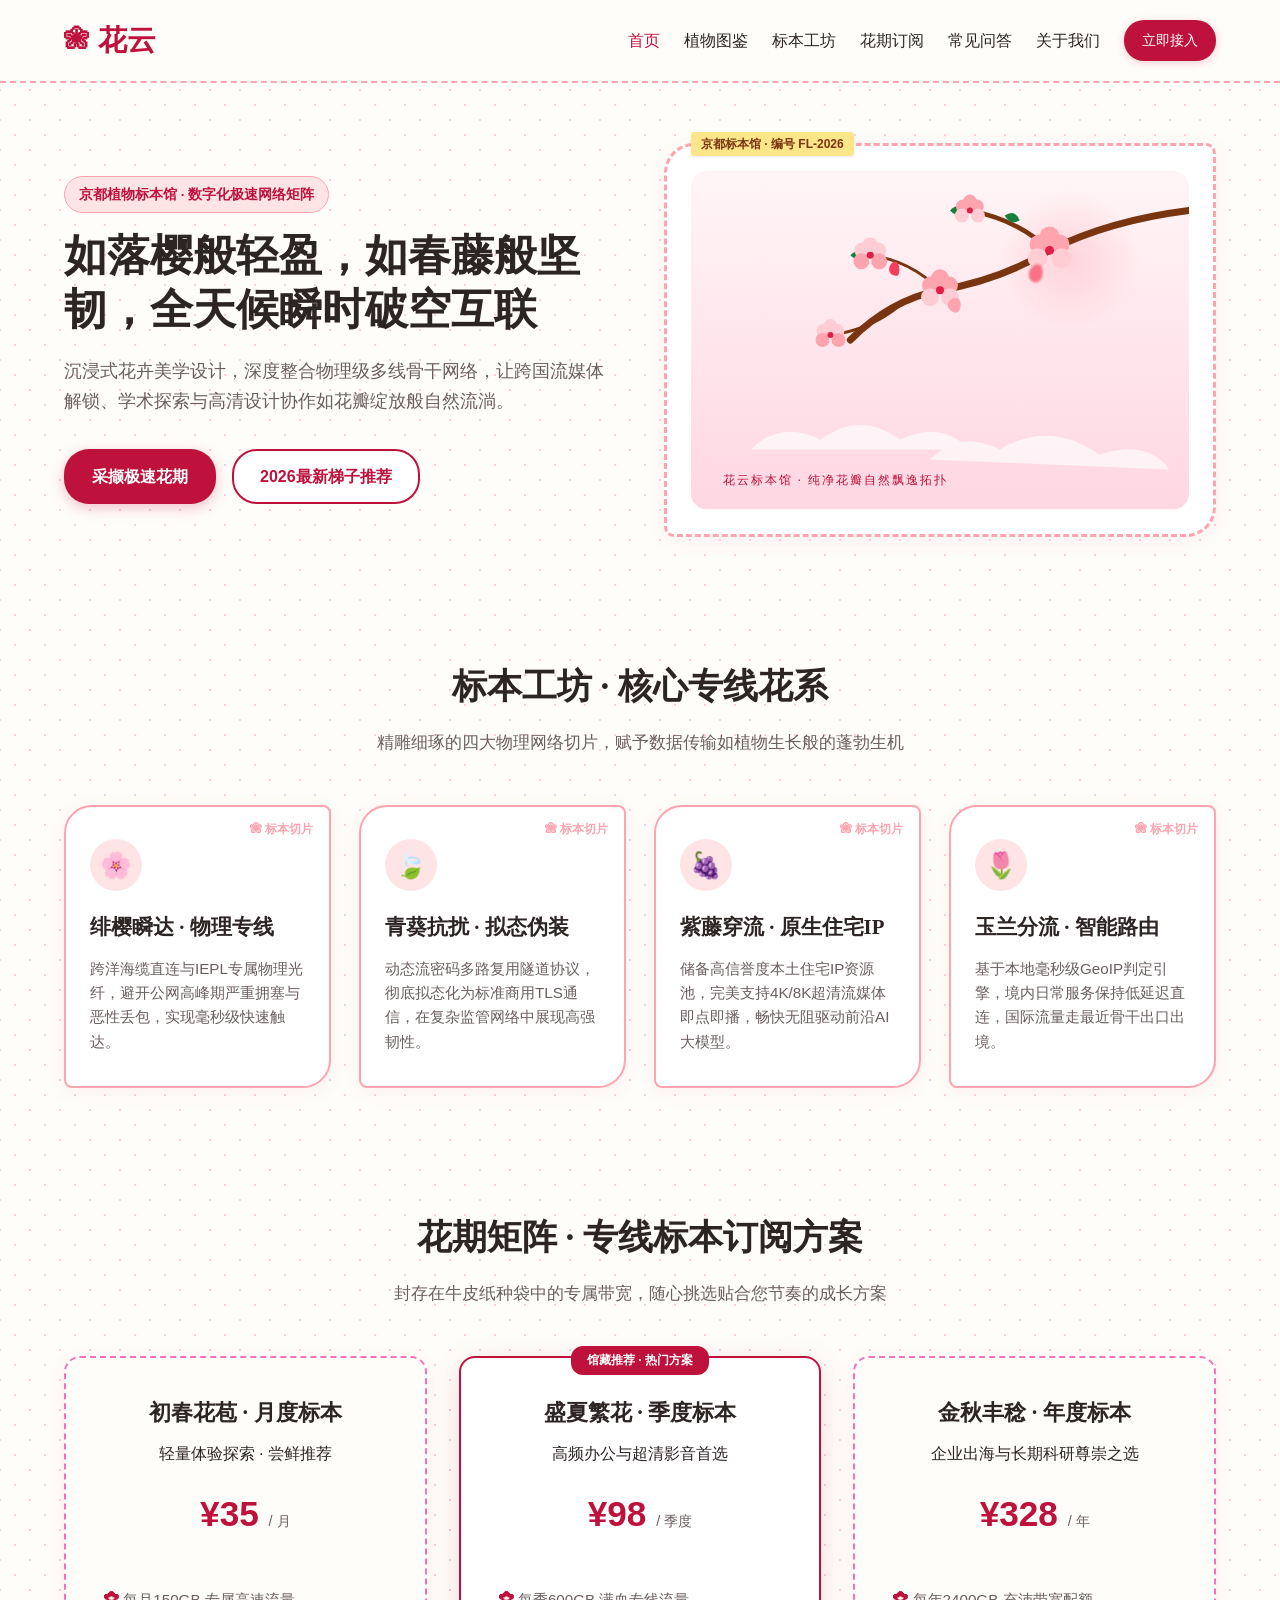
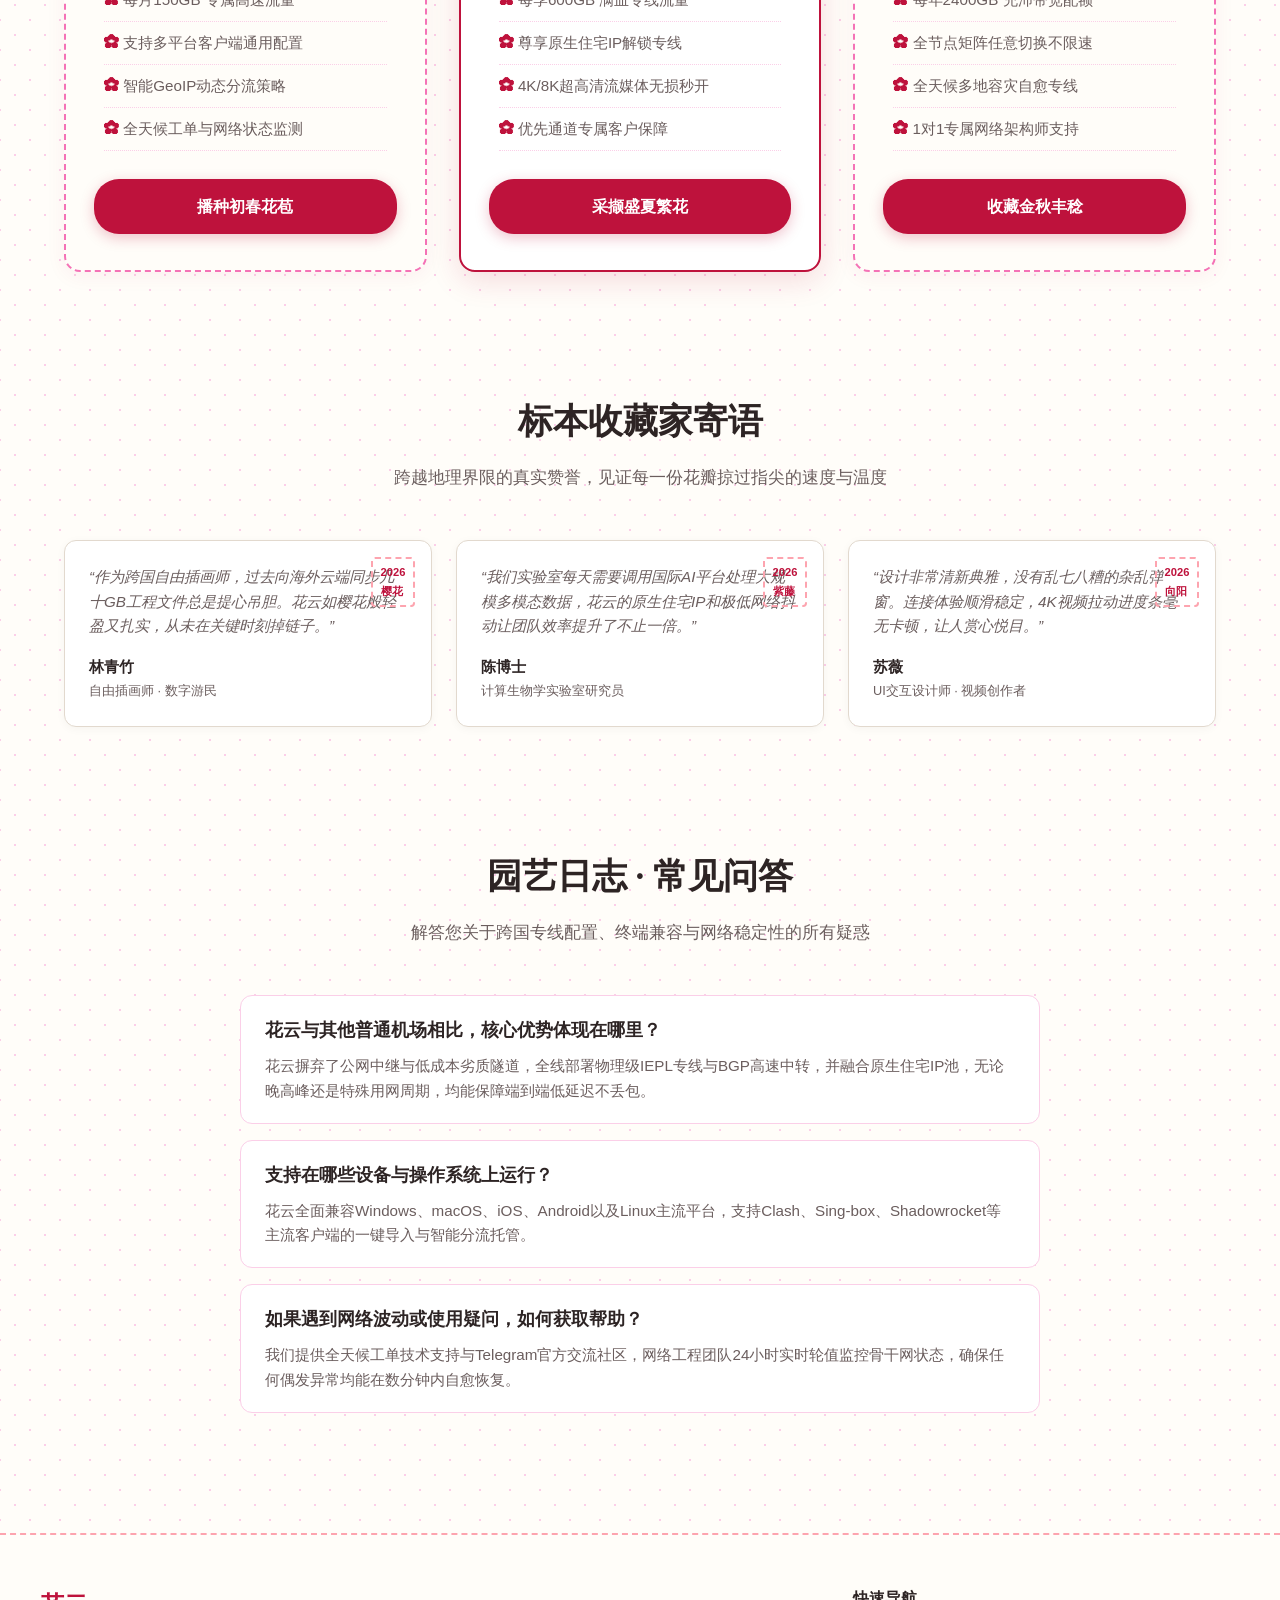
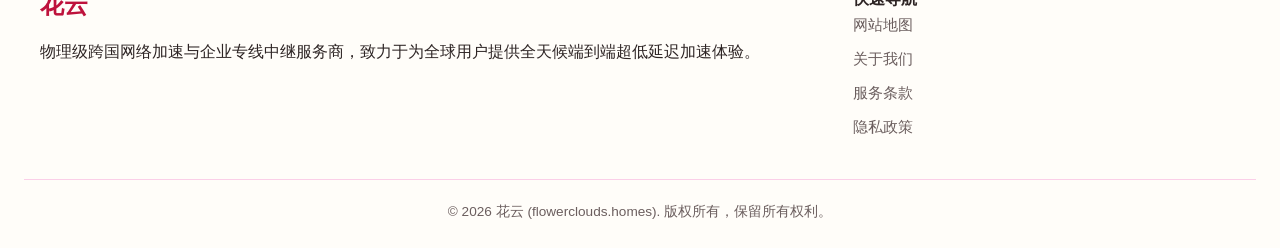
==== index.html @ 4a23a138 "Deploy flowerclouds.homes landing page with unique design style" ====
<!DOCTYPE html>
<html lang="zh-CN">
<head>
<meta charset="UTF-8">
<meta name="viewport" content="width=device-width, initial-scale=1.0">
<title>花云 - 植物标本馆极速网络矩阵</title>
<meta name="description" content="花云官方网站，如落樱般轻盈，如春藤般坚韧，依托全球物理级专线拓扑与智能中继引擎，提供超低延迟流媒体与跨国加速服务。">
<link rel="stylesheet" href="style.css">
<script type="application/ld+json">
{
  "@context": "https://schema.org",
  "@type": "Product",
  "name": "花云",
  "brand": {
    "@type": "Brand",
    "name": "花云"
  },
  "description": "花云轻盈绽放的物理专线网络加速服务，专为跨国4K流媒体与前沿AI协作打造。",
  "offers": {
    "@type": "AggregateOffer",
    "priceCurrency": "CNY",
    "lowPrice": "32.00",
    "highPrice": "359.00",
    "offerCount": "3"
  }
}
</script>
</head>
<body>
<header class="header">
  <div class="nav-container">
    <a href="index.html" class="logo">花云</a>
    <nav class="nav-links">
      <a href="index.html" class="active">首页</a>
      <a href="blossom-journal.html">植物图鉴</a>
      <a href="#features">标本工坊</a>
      <a href="#pricing">花期订阅</a>
      <a href="#faq">常见问答</a>
      <a href="about.html">关于我们</a>
      <a href="https://ww012.twilightaff.com/#/?code=A56DH1Af" class="btn-nav" rel="nofollow" target="_blank">立即接入</a>
    </nav>
  </div>
</header>

<main>
  <section class="hero">
    <div class="hero-content">
      <span class="hero-tag">京都植物标本馆 · 数字化极速网络矩阵</span>
      <h1>如落樱般轻盈，如春藤般坚韧，全天候瞬时破空互联</h1>
      <p>沉浸式花卉美学设计，深度整合物理级多线骨干网络，让跨国流媒体解锁、学术探索与高清设计协作如花瓣绽放般自然流淌。</p>
      <div class="hero-btns">
        <a href="https://ww012.twilightaff.com/#/?code=A56DH1Af" class="btn-primary" rel="nofollow" target="_blank">采撷极速花期</a>
        <a href="https://tizilab.net/paihang/" class="btn-secondary" target="_blank">2026最新梯子推荐</a>
      </div>
    </div>
    <div class="hero-art-container">
      <svg viewBox="0 0 500 340" xmlns="http://www.w3.org/2000/svg" class="hero-svg">
  <defs>
    <linearGradient id="sakuraSky" x1="0%" y1="0%" x2="0%" y2="100%">
      <stop offset="0%" stop-color="#FFF5F7"/>
      <stop offset="100%" stop-color="#FED7E2"/>
    </linearGradient>
    <radialGradient id="sunGlow" cx="50%" cy="50%" r="50%">
      <stop offset="0%" stop-color="#FECDD3" stop-opacity="0.8"/>
      <stop offset="100%" stop-color="#FECDD3" stop-opacity="0"/>
    </radialGradient>
    <filter id="petalBlur" x="-20%" y="-20%" width="140%" height="140%">
      <feGaussianBlur stdDeviation="1"/>
    </filter>
  </defs>
  <style>
    @keyframes swayBranch {
      0%, 100% { transform: rotate(0deg); }
      50% { transform: rotate(2deg); }
    }
    @keyframes driftPetal1 {
      0% { transform: translate(0, 0) rotate(0deg); opacity: 0; }
      20% { opacity: 0.9; }
      80% { opacity: 0.8; }
      100% { transform: translate(-140px, 180px) rotate(240deg); opacity: 0; }
    }
    @keyframes driftPetal2 {
      0% { transform: translate(0, 0) rotate(0deg); opacity: 0; }
      20% { opacity: 0.9; }
      80% { opacity: 0.8; }
      100% { transform: translate(-180px, 140px) rotate(-180deg); opacity: 0; }
    }
    @keyframes driftCloud {
      0%, 100% { transform: translateX(0); }
      50% { transform: translateX(15px); }
    }
    .branch-group { transform-origin: 500px 0px; animation: swayBranch 6s ease-in-out infinite; }
    .petal-1 { animation: driftPetal1 7s ease-in-out infinite; }
    .petal-2 { animation: driftPetal2 8.5s ease-in-out 2s infinite; }
    .petal-3 { animation: driftPetal1 6s ease-in-out 4s infinite; }
    .cloud-slow { animation: driftCloud 10s ease-in-out infinite; }
  </style>
  <rect width="500" height="340" rx="16" fill="url(#sakuraSky)"/>
  <circle cx="380" cy="90" r="70" fill="url(#sunGlow)"/>
  
  <!-- Soft Botanical Cloud Mists -->
  <g class="cloud-slow" fill="#FFFFFF" opacity="0.65">
    <path d="M 60 280 Q 90 250 130 270 Q 170 240 210 270 Q 250 250 280 280 Z"/>
    <path d="M 240 290 Q 270 260 310 280 Q 360 250 410 285 Q 460 270 480 300 Z"/>
  </g>

  <!-- Sakura Branch Group -->
  <g class="branch-group">
    <!-- Main Woody Stem -->
    <path d="M 500 40 Q 420 50 360 80 Q 310 110 250 120 Q 200 130 160 170" fill="none" stroke="#78350F" stroke-width="7" stroke-linecap="round"/>
    <path d="M 360 80 Q 330 50 280 40" fill="none" stroke="#78350F" stroke-width="4.5" stroke-linecap="round"/>
    <path d="M 250 120 Q 220 90 180 85" fill="none" stroke="#78350F" stroke-width="3" stroke-linecap="round"/>
    <path d="M 210 135 Q 180 160 140 165" fill="none" stroke="#78350F" stroke-width="3" stroke-linecap="round"/>

    <!-- Green Leaves -->
    <path d="M 280 40 Q 270 30 260 40 Q 270 50 280 40 Z" fill="#15803D"/>
    <path d="M 180 85 Q 170 75 160 85 Q 170 95 180 85 Z" fill="#15803D"/>
    <path d="M 330 50 Q 325 38 315 45 Q 320 55 330 50 Z" fill="#15803D"/>

    <!-- Blooming Sakura Blossoms (Petal Clusters) -->
    <!-- Blossom 1 -->
    <g transform="translate(360, 80)">
      <circle cx="-10" cy="-6" r="10" fill="#FDA4AF"/>
      <circle cx="10" cy="-6" r="10" fill="#FDA4AF"/>
      <circle cx="-12" cy="8" r="10" fill="#FECDD3"/>
      <circle cx="12" cy="8" r="10" fill="#FECDD3"/>
      <circle cx="0" cy="-14" r="10" fill="#FDA4AF"/>
      <circle cx="0" cy="0" r="4.5" fill="#E11D48"/>
    </g>
    <!-- Blossom 2 -->
    <g transform="translate(250, 120)">
      <circle cx="-9" cy="-5" r="9" fill="#FDA4AF"/>
      <circle cx="9" cy="-5" r="9" fill="#FDA4AF"/>
      <circle cx="-10" cy="7" r="9" fill="#FECDD3"/>
      <circle cx="10" cy="7" r="9" fill="#FECDD3"/>
      <circle cx="0" cy="-12" r="9" fill="#FDA4AF"/>
      <circle cx="0" cy="0" r="4" fill="#E11D48"/>
    </g>
    <!-- Blossom 3 -->
    <g transform="translate(180, 85)">
      <circle cx="-8" cy="-5" r="8" fill="#FECDD3"/>
      <circle cx="8" cy="-5" r="8" fill="#FECDD3"/>
      <circle cx="-9" cy="6" r="8" fill="#FDA4AF"/>
      <circle cx="9" cy="6" r="8" fill="#FDA4AF"/>
      <circle cx="0" cy="-10" r="8" fill="#FECDD3"/>
      <circle cx="0" cy="0" r="3.5" fill="#E11D48"/>
    </g>
    <!-- Blossom 4 -->
    <g transform="translate(280, 40)">
      <circle cx="-7" cy="-4" r="7" fill="#FDA4AF"/>
      <circle cx="7" cy="-4" r="7" fill="#FDA4AF"/>
      <circle cx="-8" cy="5" r="7" fill="#FECDD3"/>
      <circle cx="8" cy="5" r="7" fill="#FECDD3"/>
      <circle cx="0" cy="-9" r="7" fill="#FDA4AF"/>
      <circle cx="0" cy="0" r="3" fill="#E11D48"/>
    </g>
    <!-- Blossom 5 -->
    <g transform="translate(140, 165)">
      <circle cx="-7" cy="-4" r="7" fill="#FECDD3"/>
      <circle cx="7" cy="-4" r="7" fill="#FECDD3"/>
      <circle cx="-8" cy="5" r="7" fill="#FDA4AF"/>
      <circle cx="8" cy="5" r="7" fill="#FDA4AF"/>
      <circle cx="0" cy="-9" r="7" fill="#FECDD3"/>
      <circle cx="0" cy="0" r="3" fill="#E11D48"/>
    </g>
  </g>

  <!-- Drifting Animated Petals -->
  <g transform="translate(340, 100)" class="petal-1">
    <path d="M 0 0 C 8 -12, 16 -4, 12 8 C 8 16, -4 12, 0 0 Z" fill="#FB7185" filter="url(#petalBlur)"/>
  </g>
  <g transform="translate(260, 130)" class="petal-2">
    <path d="M 0 0 C 10 -8, 14 6, 8 12 C 2 14, -6 6, 0 0 Z" fill="#FDA4AF"/>
  </g>
  <g transform="translate(200, 95)" class="petal-3">
    <path d="M 0 0 C 6 -10, 12 2, 8 10 C 4 12, -4 8, 0 0 Z" fill="#F43F5E"/>
  </g>

  <!-- Little Botanical Herbarium Watermark -->
  <text x="32" y="315" font-family="'Songti SC', serif" font-size="12" fill="#BE123C" letter-spacing="2">花云标本馆 · 纯净花瓣自然飘逸拓扑</text>
</svg>
    </div>
  </section>

  <section class="section" id="features">
    <div class="section-header">
      <h2 class="section-title">标本工坊 · 核心专线花系</h2>
      <p class="section-sub">精雕细琢的四大物理网络切片，赋予数据传输如植物生长般的蓬勃生机</p>
    </div>
    <div class="herbarium-grid">
      <div class="herbarium-card">
        <div class="herbarium-icon">🌸</div>
        <h3>绯樱瞬达 · 物理专线</h3>
        <p>跨洋海缆直连与IEPL专属物理光纤，避开公网高峰期严重拥塞与恶性丢包，实现毫秒级快速触达。</p>
      </div>
      <div class="herbarium-card">
        <div class="herbarium-icon">🍃</div>
        <h3>青葵抗扰 · 拟态伪装</h3>
        <p>动态流密码多路复用隧道协议，彻底拟态化为标准商用TLS通信，在复杂监管网络中展现高强韧性。</p>
      </div>
      <div class="herbarium-card">
        <div class="herbarium-icon">🍇</div>
        <h3>紫藤穿流 · 原生住宅IP</h3>
        <p>储备高信誉度本土住宅IP资源池，完美支持4K/8K超清流媒体即点即播，畅快无阻驱动前沿AI大模型。</p>
      </div>
      <div class="herbarium-card">
        <div class="herbarium-icon">🌷</div>
        <h3>玉兰分流 · 智能路由</h3>
        <p>基于本地毫秒级GeoIP判定引擎，境内日常服务保持低延迟直连，国际流量走最近骨干出口出境。</p>
      </div>
    </div>
  </section>

  <section class="section" id="pricing">
    <div class="section-header">
      <h2 class="section-title">花期矩阵 · 专线标本订阅方案</h2>
      <p class="section-sub">封存在牛皮纸种袋中的专属带宽，随心挑选贴合您节奏的成长方案</p>
    </div>
    <div class="seed-grid">
      <div class="seed-card">
        <h3>初春花苞 · 月度标本</h3>
        <p>轻量体验探索 · 尝鲜推荐</p>
        <div class="seed-price">¥35 <span>/ 月</span></div>
        <ul class="seed-features">
          <li>每月150GB 专属高速流量</li>
          <li>支持多平台客户端通用配置</li>
          <li>智能GeoIP动态分流策略</li>
          <li>全天候工单与网络状态监测</li>
        </ul>
        <a href="https://ww012.twilightaff.com/#/?code=A56DH1Af" class="btn-primary" rel="nofollow" target="_blank">播种初春花苞</a>
      </div>
      <div class="seed-card featured">
        <div class="seed-badge">馆藏推荐 · 热门方案</div>
        <h3>盛夏繁花 · 季度标本</h3>
        <p>高频办公与超清影音首选</p>
        <div class="seed-price">¥98 <span>/ 季度</span></div>
        <ul class="seed-features">
          <li>每季600GB 满血专线流量</li>
          <li>尊享原生住宅IP解锁专线</li>
          <li>4K/8K超高清流媒体无损秒开</li>
          <li>优先通道专属客户保障</li>
        </ul>
        <a href="https://ww012.twilightaff.com/#/?code=A56DH1Af" class="btn-primary" rel="nofollow" target="_blank">采撷盛夏繁花</a>
      </div>
      <div class="seed-card">
        <h3>金秋丰稔 · 年度标本</h3>
        <p>企业出海与长期科研尊崇之选</p>
        <div class="seed-price">¥328 <span>/ 年</span></div>
        <ul class="seed-features">
          <li>每年2400GB 充沛带宽配额</li>
          <li>全节点矩阵任意切换不限速</li>
          <li>全天候多地容灾自愈专线</li>
          <li>1对1专属网络架构师支持</li>
        </ul>
        <a href="https://ww012.twilightaff.com/#/?code=A56DH1Af" class="btn-primary" rel="nofollow" target="_blank">收藏金秋丰稔</a>
      </div>
    </div>
  </section>

  <section class="section">
    <div class="section-header">
      <h2 class="section-title">标本收藏家寄语</h2>
      <p class="section-sub">跨越地理界限的真实赞誉，见证每一份花瓣掠过指尖的速度与温度</p>
    </div>
    <div class="postcard-grid">
      <div class="postcard">
        <div class="postcard-stamp">2026<br>樱花</div>
        <p>“作为跨国自由插画师，过去向海外云端同步几十GB工程文件总是提心吊胆。花云如樱花般轻盈又扎实，从未在关键时刻掉链子。”</p>
        <div class="postcard-author">林青竹</div>
        <div class="postcard-role">自由插画师 · 数字游民</div>
      </div>
      <div class="postcard">
        <div class="postcard-stamp">2026<br>紫藤</div>
        <p>“我们实验室每天需要调用国际AI平台处理大规模多模态数据，花云的原生住宅IP和极低网络抖动让团队效率提升了不止一倍。”</p>
        <div class="postcard-author">陈博士</div>
        <div class="postcard-role">计算生物学实验室研究员</div>
      </div>
      <div class="postcard">
        <div class="postcard-stamp">2026<br>向阳</div>
        <p>“设计非常清新典雅，没有乱七八糟的杂乱弹窗。连接体验顺滑稳定，4K视频拉动进度条毫无卡顿，让人赏心悦目。”</p>
        <div class="postcard-author">苏薇</div>
        <div class="postcard-role">UI交互设计师 · 视频创作者</div>
      </div>
    </div>
  </section>

  <section class="section" id="faq">
    <div class="section-header">
      <h2 class="section-title">园艺日志 · 常见问答</h2>
      <p class="section-sub">解答您关于跨国专线配置、终端兼容与网络稳定性的所有疑惑</p>
    </div>
    <div class="faq-list">
      <div class="faq-item">
        <div class="faq-q">花云与其他普通机场相比，核心优势体现在哪里？</div>
        <div class="faq-a">花云摒弃了公网中继与低成本劣质隧道，全线部署物理级IEPL专线与BGP高速中转，并融合原生住宅IP池，无论晚高峰还是特殊用网周期，均能保障端到端低延迟不丢包。</div>
      </div>
      <div class="faq-item">
        <div class="faq-q">支持在哪些设备与操作系统上运行？</div>
        <div class="faq-a">花云全面兼容Windows、macOS、iOS、Android以及Linux主流平台，支持Clash、Sing-box、Shadowrocket等主流客户端的一键导入与智能分流托管。</div>
      </div>
      <div class="faq-item">
        <div class="faq-q">如果遇到网络波动或使用疑问，如何获取帮助？</div>
        <div class="faq-a">我们提供全天候工单技术支持与Telegram官方交流社区，网络工程团队24小时实时轮值监控骨干网状态，确保任何偶发异常均能在数分钟内自愈恢复。</div>
      </div>
    </div>
  </section>
</main>

<footer class="footer">
  <div class="footer-container">
    <div class="footer-col">
      <div class="footer-logo">花云</div>
      <p>物理级跨国网络加速与企业专线中继服务商，致力于为全球用户提供全天候端到端超低延迟加速体验。</p>
    </div>
    <div class="footer-col">
      <h4>快速导航</h4>
      <div class="footer-links">
        <a href="sitemap.html">网站地图</a>
        <a href="about.html">关于我们</a>
        <a href="terms.html">服务条款</a>
        <a href="privacy.html">隐私政策</a>
      </div>
    </div>
  </div>
  <div class="footer-bottom">
    <p>&copy; 2026 花云 (flowerclouds.homes). 版权所有，保留所有权利。</p>
  </div>
</footer>
</body>
</html>
---- style.css ----
/* Kyoto Botanical Herbarium & Watercolor Sakura Theme */
:root {
  --bg-main: #FFFDF9;
  --bg-card: #FFFFFF;
  --bg-subtle: #FDF2F4;
  --text-main: #2D2424;
  --text-muted: #6B5E5E;
  --primary: #BE123C;
  --primary-hover: #9F1239;
  --primary-light: #FFE4E6;
  --accent-green: #15803D;
  --accent-pink: #FDA4AF;
  --border-color: #FBCFE8;
  --washi-gold: #FDE68A;
  --font-serif: "Songti SC", "SimSun", "Noto Serif SC", serif;
  --font-sans: -apple-system, BlinkMacSystemFont, "PingFang SC", "Hiragino Sans GB", "Microsoft YaHei", sans-serif;
  --radius: 20px;
  --shadow: 0 4px 20px rgba(190, 18, 60, 0.06);
  --shadow-hover: 0 8px 30px rgba(190, 18, 60, 0.12);
}

* { box-sizing: border-box; margin: 0; padding: 0; }
body {
  background-color: var(--bg-main);
  background-image: radial-gradient(#FBCFE8 0.75px, transparent 0.75px), radial-gradient(#FBCFE8 0.75px, var(--bg-main) 0.75px);
  background-size: 30px 30px;
  background-position: 0 0, 15px 15px;
  color: var(--text-main);
  font-family: var(--font-sans);
  line-height: 1.7;
}

.header {
  background: rgba(255, 253, 249, 0.94);
  backdrop-filter: blur(10px);
  border-bottom: 2px dashed var(--accent-pink);
  position: sticky;
  top: 0;
  z-index: 100;
}
.nav-container {
  max-width: 1200px;
  margin: 0 auto;
  padding: 16px 24px;
  display: flex;
  justify-content: space-between;
  align-items: center;
}
.logo {
  font-family: var(--font-serif);
  font-size: 1.8rem;
  font-weight: 700;
  color: var(--primary);
  text-decoration: none;
  display: flex;
  align-items: center;
  gap: 8px;
}
.logo::before {
  content: "❀";
  color: var(--primary);
  font-size: 1.6rem;
}
.nav-links {
  display: flex;
  align-items: center;
  gap: 24px;
  flex-wrap: wrap;
}
.nav-links a {
  color: var(--text-main);
  text-decoration: none;
  font-weight: 500;
  transition: color 0.2s;
}
.nav-links a:hover, .nav-links a.active { color: var(--primary); }
a:visited { color: var(--primary-hover); }
.btn-nav {
  background: var(--primary);
  color: #fff !important;
  padding: 8px 18px;
  border-radius: 20px;
  font-size: 0.9rem;
  font-weight: 600;
  box-shadow: 0 2px 8px rgba(190, 18, 60, 0.2);
}

.hero {
  max-width: 1200px;
  margin: 0 auto;
  padding: 60px 24px;
  display: grid;
  grid-template-columns: 1fr 1fr;
  gap: 48px;
  align-items: center;
}
.hero-tag {
  display: inline-block;
  background: var(--primary-light);
  color: var(--primary);
  padding: 6px 14px;
  border-radius: 20px;
  font-size: 0.85rem;
  font-weight: 600;
  margin-bottom: 16px;
  border: 1px solid var(--accent-pink);
}
.hero h1 {
  font-family: var(--font-serif);
  font-size: 2.7rem;
  line-height: 1.25;
  color: var(--text-main);
  margin-bottom: 20px;
}
.hero p {
  color: var(--text-muted);
  font-size: 1.1rem;
  margin-bottom: 32px;
}
.hero-btns {
  display: flex;
  gap: 16px;
  flex-wrap: wrap;
}
.btn-primary {
  background: var(--primary);
  color: #fff;
  padding: 14px 28px;
  border-radius: 25px;
  text-decoration: none;
  font-weight: 600;
  box-shadow: 0 4px 14px rgba(190, 18, 60, 0.25);
  transition: all 0.2s;
}
.btn-primary:hover { background: var(--primary-hover); transform: translateY(-2px); }
.btn-secondary {
  background: #FFF;
  color: var(--primary);
  border: 2px solid var(--primary);
  padding: 12px 26px;
  border-radius: 25px;
  text-decoration: none;
  font-weight: 600;
  transition: all 0.2s;
}
.btn-secondary:hover { background: var(--primary-light); }

.hero-art-container {
  background: #FFF;
  border-radius: 30px 10px 30px 10px;
  padding: 24px;
  border: 3px dashed var(--accent-pink);
  box-shadow: var(--shadow);
  position: relative;
}
.hero-art-container::before {
  content: "京都标本馆 · 编号 FL-2026";
  position: absolute;
  top: -14px;
  left: 24px;
  background: var(--washi-gold);
  color: #78350F;
  font-size: 0.75rem;
  font-weight: 700;
  padding: 2px 10px;
  border-radius: 4px;
  box-shadow: 0 1px 3px rgba(0,0,0,0.1);
}
.hero-svg { width: 100%; height: 340px; display: block; }

/* Scrapbook Herbarium Cards */
.section { padding: 60px 24px; max-width: 1200px; margin: 0 auto; }
.section-header { text-align: center; margin-bottom: 48px; }
.section-title { font-family: var(--font-serif); font-size: 2.2rem; color: var(--text-main); margin-bottom: 12px; }
.section-sub { color: var(--text-muted); font-size: 1.05rem; }

.herbarium-grid {
  display: grid;
  grid-template-columns: repeat(auto-fit, minmax(260px, 1fr));
  gap: 28px;
}
.herbarium-card {
  background: #FFF;
  border-radius: 28px 8px 28px 8px;
  border: 2px solid var(--accent-pink);
  padding: 32px 24px;
  box-shadow: var(--shadow);
  position: relative;
  transition: transform 0.2s, box-shadow 0.2s;
}
.herbarium-card:hover { transform: translateY(-4px); box-shadow: var(--shadow-hover); }
.herbarium-card::after {
  content: "❀ 标本切片";
  position: absolute;
  top: 12px;
  right: 16px;
  font-size: 0.75rem;
  color: var(--accent-pink);
  font-weight: bold;
}
.herbarium-icon {
  width: 52px;
  height: 52px;
  border-radius: 50%;
  background: var(--primary-light);
  color: var(--primary);
  display: flex;
  align-items: center;
  justify-content: center;
  font-size: 1.6rem;
  margin-bottom: 18px;
}
.herbarium-card h3 { font-family: var(--font-serif); font-size: 1.3rem; margin-bottom: 12px; color: var(--text-main); }
.herbarium-card p { color: var(--text-muted); font-size: 0.95rem; line-height: 1.6; }

/* Seed Envelope Pricing Cards */
.seed-grid {
  display: grid;
  grid-template-columns: repeat(auto-fit, minmax(300px, 1fr));
  gap: 32px;
}
.seed-card {
  background: #FFFDF9;
  border: 2px dashed #F472B6;
  border-radius: 16px;
  padding: 36px 28px;
  box-shadow: var(--shadow);
  position: relative;
  text-align: center;
  display: flex;
  flex-direction: column;
  justify-content: space-between;
}
.seed-card.featured {
  border: 2px solid var(--primary);
  background: #FFF;
  box-shadow: 0 8px 30px rgba(190, 18, 60, 0.15);
}
.seed-badge {
  position: absolute;
  top: -12px;
  left: 50%;
  transform: translateX(-50%);
  background: var(--primary);
  color: #fff;
  font-size: 0.75rem;
  font-weight: 700;
  padding: 4px 16px;
  border-radius: 12px;
}
.seed-card h3 { font-family: var(--font-serif); font-size: 1.4rem; margin-bottom: 8px; color: var(--text-main); }
.seed-price { font-size: 2.2rem; font-weight: 800; color: var(--primary); margin: 16px 0; }
.seed-price span { font-size: 0.9rem; font-weight: 400; color: var(--text-muted); }
.seed-features { list-style: none; text-align: left; margin: 20px 0 28px; padding: 0 10px; }
.seed-features li { padding: 8px 0; border-bottom: 1px dotted var(--border-color); color: var(--text-muted); font-size: 0.95rem; }
.seed-features li::before { content: "✿ "; color: var(--primary); font-weight: bold; }

/* Postcard Testimonials */
.postcard-grid {
  display: grid;
  grid-template-columns: repeat(auto-fit, minmax(300px, 1fr));
  gap: 24px;
}
.postcard {
  background: #FFF;
  border: 1px solid #E2D9CE;
  border-radius: 12px;
  padding: 24px;
  box-shadow: 0 2px 10px rgba(0,0,0,0.04);
  position: relative;
}
.postcard-stamp {
  position: absolute;
  top: 16px;
  right: 16px;
  width: 44px;
  height: 50px;
  border: 2px dashed #FDA4AF;
  border-radius: 4px;
  display: flex;
  align-items: center;
  justify-content: center;
  font-size: 0.7rem;
  color: var(--primary);
  font-weight: bold;
}
.postcard p { color: var(--text-muted); font-size: 0.95rem; line-height: 1.6; margin-bottom: 16px; font-style: italic; }
.postcard-author { font-weight: 700; color: var(--text-main); font-size: 0.95rem; }
.postcard-role { font-size: 0.8rem; color: var(--text-muted); }

/* FAQ Accordion */
.faq-list { max-width: 800px; margin: 0 auto; display: flex; flex-direction: column; gap: 16px; }
.faq-item {
  background: #FFF;
  border-radius: 12px;
  border: 1px solid var(--border-color);
  padding: 20px 24px;
}
.faq-q { font-weight: 700; font-size: 1.1rem; color: var(--text-main); margin-bottom: 8px; }
.faq-a { color: var(--text-muted); font-size: 0.95rem; line-height: 1.6; }

/* Footer */
.footer {
  background: #FFFDF9;
  border-top: 2px dashed var(--accent-pink);
  padding: 50px 24px 24px;
  margin-top: 60px;
}
.footer-container {
  max-width: 1200px;
  margin: 0 auto;
  display: grid;
  grid-template-columns: 2fr 1fr;
  gap: 40px;
}
.footer-logo { font-family: var(--font-serif); font-size: 1.5rem; font-weight: bold; color: var(--primary); margin-bottom: 12px; }
.footer-links { display: flex; flex-direction: column; gap: 8px; }
.footer-links a { color: var(--text-muted); text-decoration: none; font-size: 0.95rem; }
.footer-links a:hover { color: var(--primary); }
.footer-bottom { text-align: center; border-top: 1px solid var(--border-color); margin-top: 40px; padding-top: 20px; font-size: 0.85rem; color: var(--text-muted); }

@media (max-width: 768px) {
  .hero { grid-template-columns: 1fr; padding: 40px 16px; }
  .footer-container { grid-template-columns: 1fr; }
  .nav-links { gap: 12px; }
}
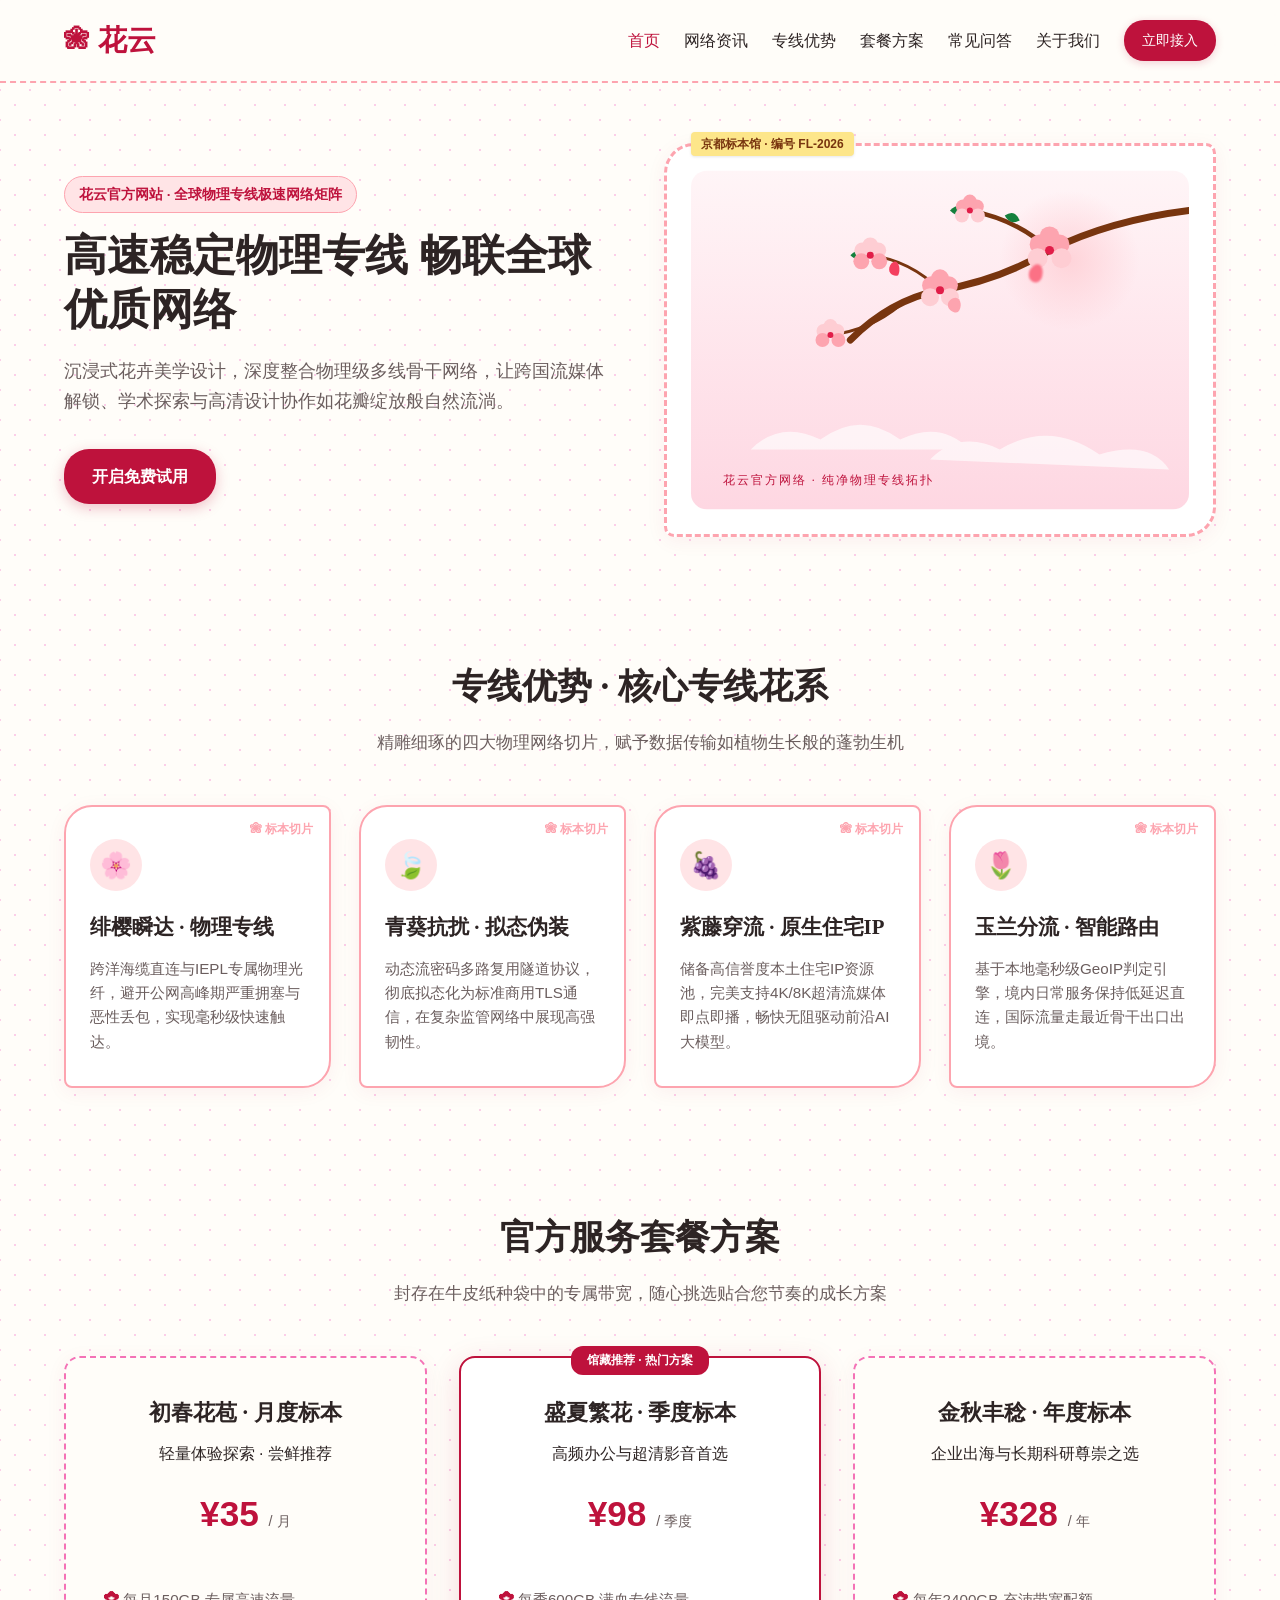
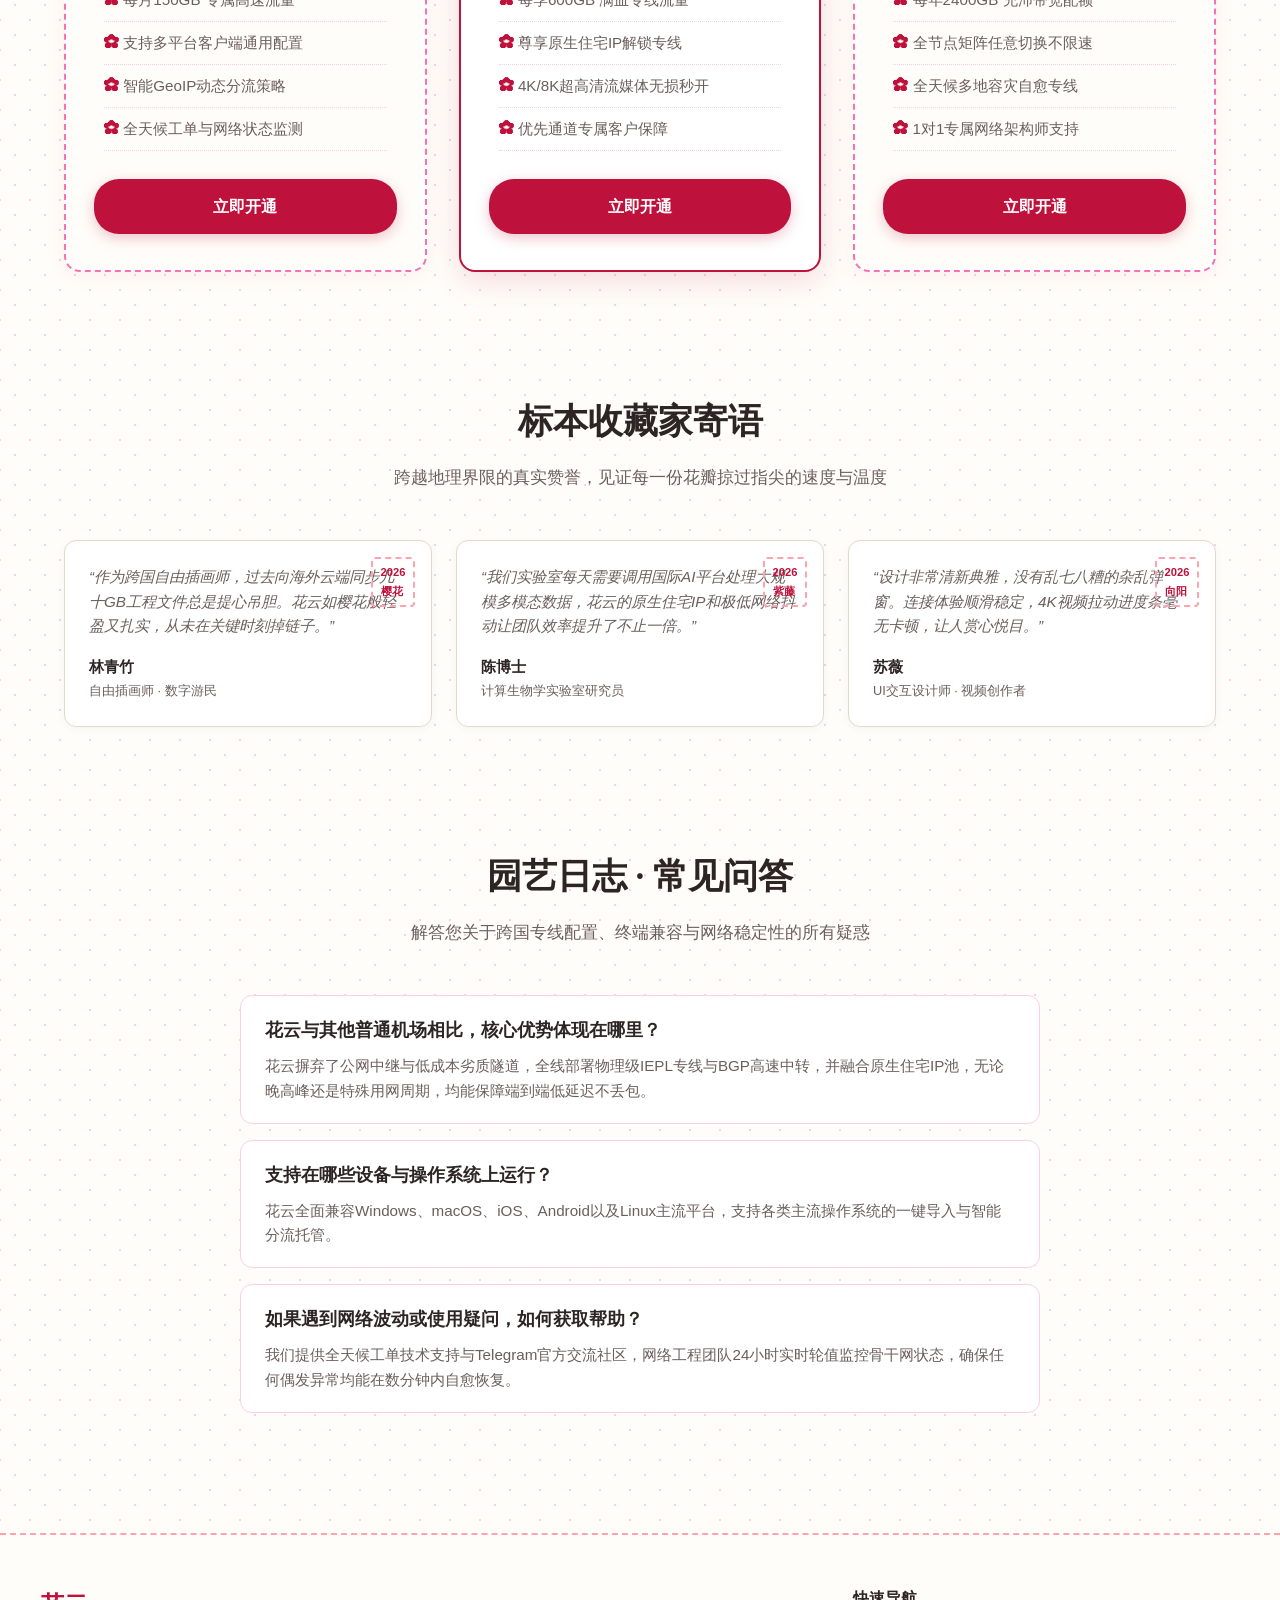
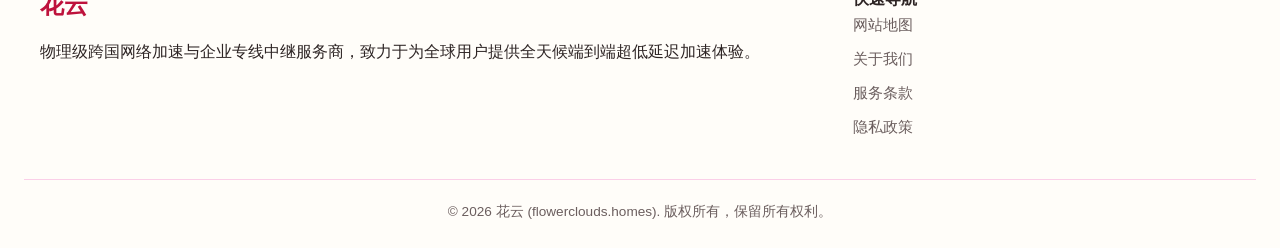
==== commit 1c0422bc: "fix: remove external blog links, desensitize subscription terms, and align official landing page sty" ====
--- a/index.html
+++ b/index.html
@@ -3,7 +3,7 @@
 <head>
 <meta charset="UTF-8">
 <meta name="viewport" content="width=device-width, initial-scale=1.0">
-<title>花云 - 植物标本馆极速网络矩阵</title>
+<title>花云 FlowerCloud 官方网站 - 2026 高速物理专线与流媒体极速解锁加速服务</title>
 <meta name="description" content="花云官方网站，如落樱般轻盈，如春藤般坚韧，依托全球物理级专线拓扑与智能中继引擎，提供超低延迟流媒体与跨国加速服务。">
 <link rel="stylesheet" href="style.css">
 <script type="application/ld+json">
@@ -32,9 +32,9 @@
     <a href="index.html" class="logo">花云</a>
     <nav class="nav-links">
       <a href="index.html" class="active">首页</a>
-      <a href="blossom-journal.html">植物图鉴</a>
-      <a href="#features">标本工坊</a>
-      <a href="#pricing">花期订阅</a>
+      <a href="blossom-journal.html">网络资讯</a>
+      <a href="#features">专线优势</a>
+      <a href="#pricing">套餐方案</a>
       <a href="#faq">常见问答</a>
       <a href="about.html">关于我们</a>
       <a href="https://ww012.twilightaff.com/#/?code=A56DH1Af" class="btn-nav" rel="nofollow" target="_blank">立即接入</a>
@@ -45,12 +45,12 @@
 <main>
   <section class="hero">
     <div class="hero-content">
-      <span class="hero-tag">京都植物标本馆 · 数字化极速网络矩阵</span>
-      <h1>如落樱般轻盈，如春藤般坚韧，全天候瞬时破空互联</h1>
+      <span class="hero-tag">花云官方网站 · 全球物理专线极速网络矩阵</span>
+      <h1>高速稳定物理专线 <span>畅联全球优质网络</span></h1>
       <p>沉浸式花卉美学设计，深度整合物理级多线骨干网络，让跨国流媒体解锁、学术探索与高清设计协作如花瓣绽放般自然流淌。</p>
       <div class="hero-btns">
-        <a href="https://ww012.twilightaff.com/#/?code=A56DH1Af" class="btn-primary" rel="nofollow" target="_blank">采撷极速花期</a>
-        <a href="https://tizilab.net/paihang/" class="btn-secondary" target="_blank">2026最新梯子推荐</a>
+        <a href="https://ww012.twilightaff.com/#/?code=A56DH1Af" class="btn-primary" rel="nofollow" target="_blank">开启免费试用</a>
+        
       </div>
     </div>
     <div class="hero-art-container">
@@ -177,14 +177,14 @@
   </g>
 
   <!-- Little Botanical Herbarium Watermark -->
-  <text x="32" y="315" font-family="'Songti SC', serif" font-size="12" fill="#BE123C" letter-spacing="2">花云标本馆 · 纯净花瓣自然飘逸拓扑</text>
+  <text x="32" y="315" font-family="'Songti SC', serif" font-size="12" fill="#BE123C" letter-spacing="2">花云官方网络 · 纯净物理专线拓扑</text>
 </svg>
     </div>
   </section>
 
   <section class="section" id="features">
     <div class="section-header">
-      <h2 class="section-title">标本工坊 · 核心专线花系</h2>
+      <h2 class="section-title">专线优势 · 核心专线花系</h2>
       <p class="section-sub">精雕细琢的四大物理网络切片，赋予数据传输如植物生长般的蓬勃生机</p>
     </div>
     <div class="herbarium-grid">
@@ -213,7 +213,7 @@
 
   <section class="section" id="pricing">
     <div class="section-header">
-      <h2 class="section-title">花期矩阵 · 专线标本订阅方案</h2>
+      <h2 class="section-title">官方服务套餐方案</h2>
       <p class="section-sub">封存在牛皮纸种袋中的专属带宽，随心挑选贴合您节奏的成长方案</p>
     </div>
     <div class="seed-grid">
@@ -227,7 +227,7 @@
           <li>智能GeoIP动态分流策略</li>
           <li>全天候工单与网络状态监测</li>
         </ul>
-        <a href="https://ww012.twilightaff.com/#/?code=A56DH1Af" class="btn-primary" rel="nofollow" target="_blank">播种初春花苞</a>
+        <a href="https://ww012.twilightaff.com/#/?code=A56DH1Af" class="btn-primary" rel="nofollow" target="_blank">立即开通</a>
       </div>
       <div class="seed-card featured">
         <div class="seed-badge">馆藏推荐 · 热门方案</div>
@@ -240,7 +240,7 @@
           <li>4K/8K超高清流媒体无损秒开</li>
           <li>优先通道专属客户保障</li>
         </ul>
-        <a href="https://ww012.twilightaff.com/#/?code=A56DH1Af" class="btn-primary" rel="nofollow" target="_blank">采撷盛夏繁花</a>
+        <a href="https://ww012.twilightaff.com/#/?code=A56DH1Af" class="btn-primary" rel="nofollow" target="_blank">立即开通</a>
       </div>
       <div class="seed-card">
         <h3>金秋丰稔 · 年度标本</h3>
@@ -252,7 +252,7 @@
           <li>全天候多地容灾自愈专线</li>
           <li>1对1专属网络架构师支持</li>
         </ul>
-        <a href="https://ww012.twilightaff.com/#/?code=A56DH1Af" class="btn-primary" rel="nofollow" target="_blank">收藏金秋丰稔</a>
+        <a href="https://ww012.twilightaff.com/#/?code=A56DH1Af" class="btn-primary" rel="nofollow" target="_blank">立即开通</a>
       </div>
     </div>
   </section>
@@ -296,7 +296,7 @@
       </div>
       <div class="faq-item">
         <div class="faq-q">支持在哪些设备与操作系统上运行？</div>
-        <div class="faq-a">花云全面兼容Windows、macOS、iOS、Android以及Linux主流平台，支持Clash、Sing-box、Shadowrocket等主流客户端的一键导入与智能分流托管。</div>
+        <div class="faq-a">花云全面兼容Windows、macOS、iOS、Android以及Linux主流平台，支持各类主流操作系统的一键导入与智能分流托管。</div>
       </div>
       <div class="faq-item">
         <div class="faq-q">如果遇到网络波动或使用疑问，如何获取帮助？</div>
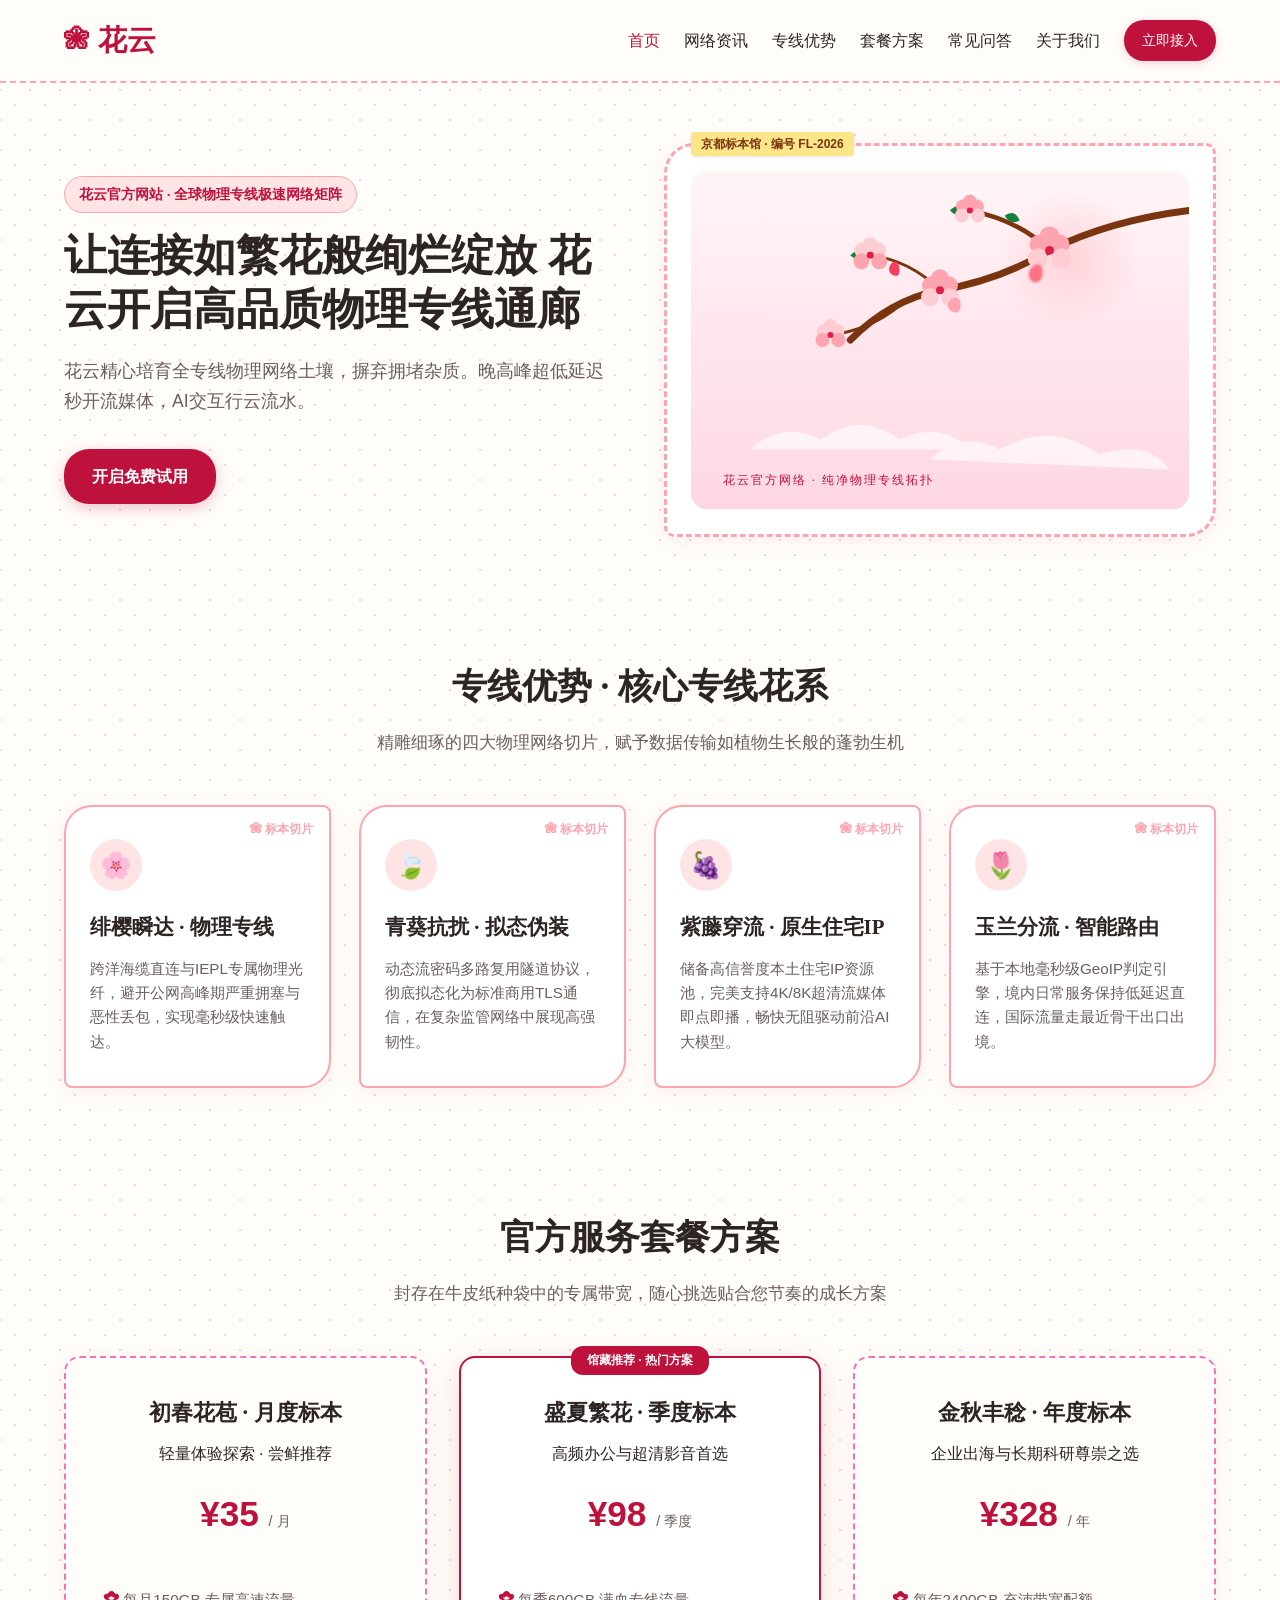
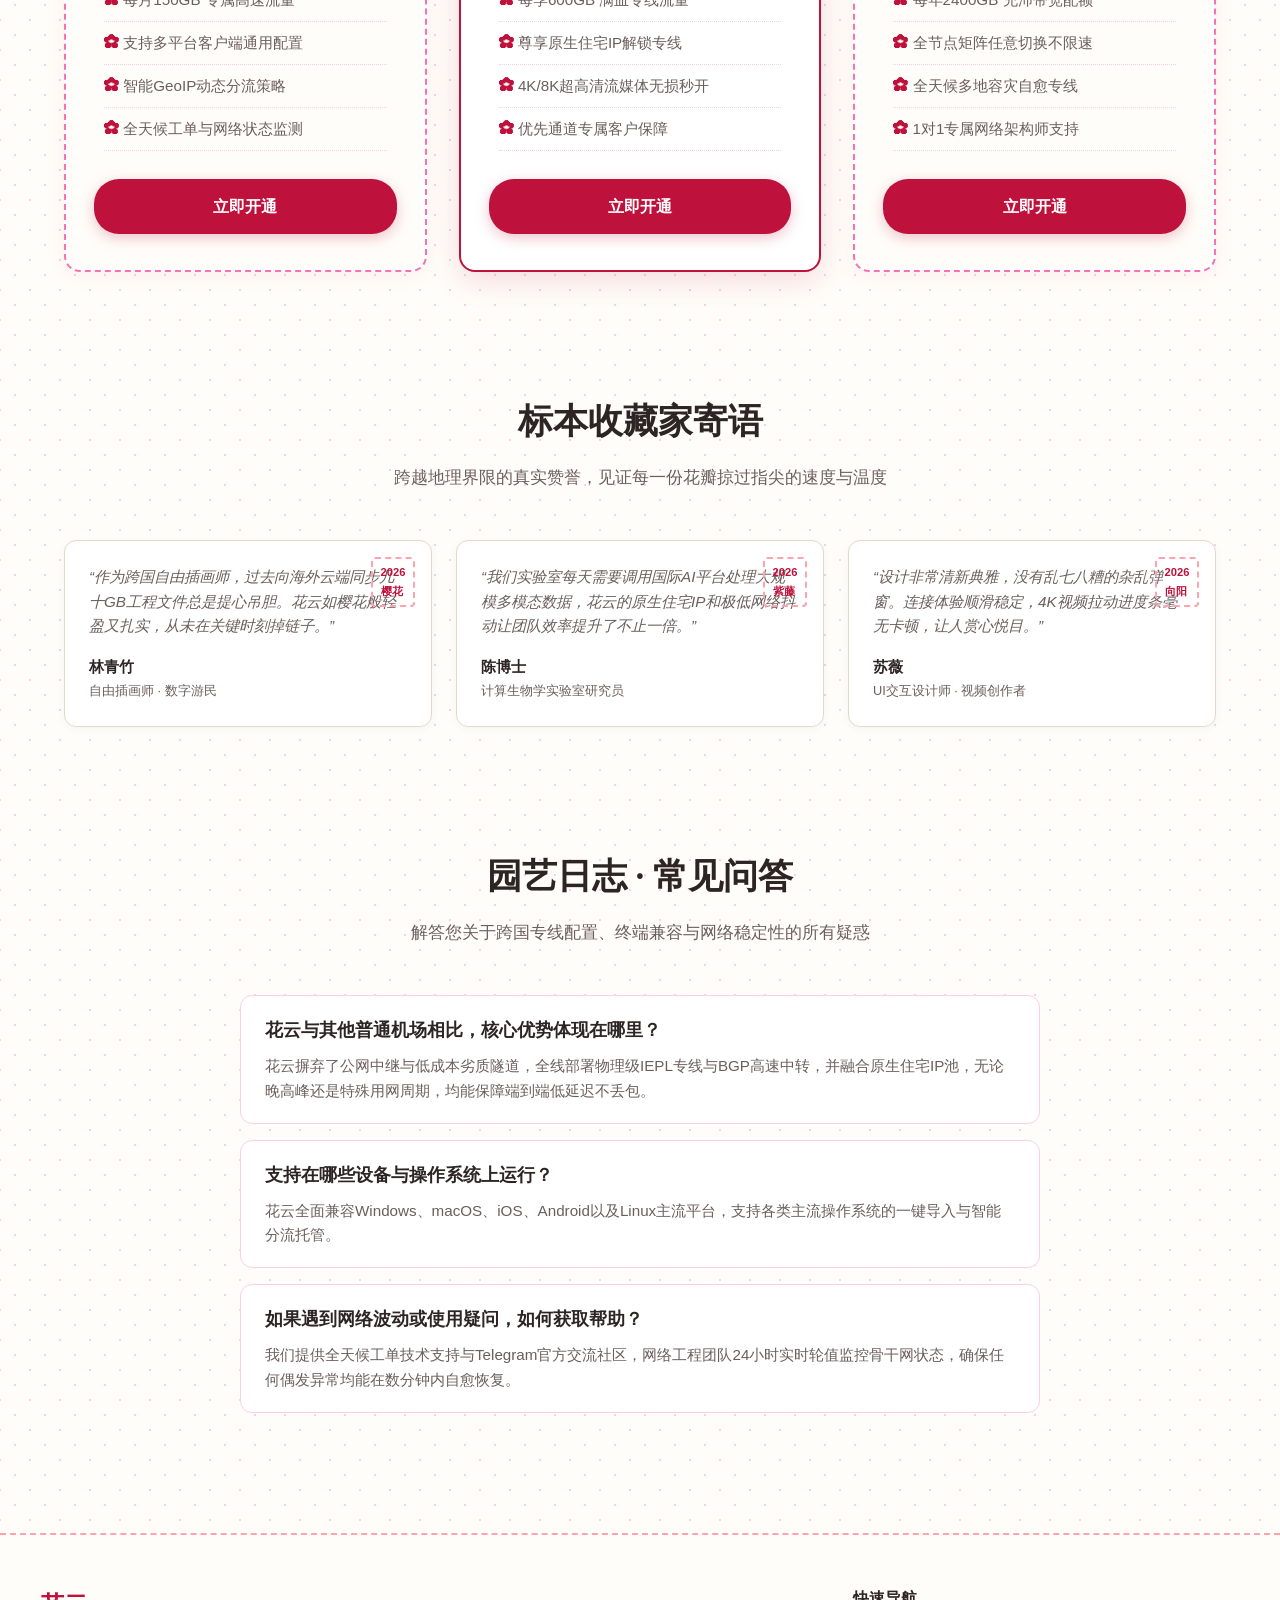
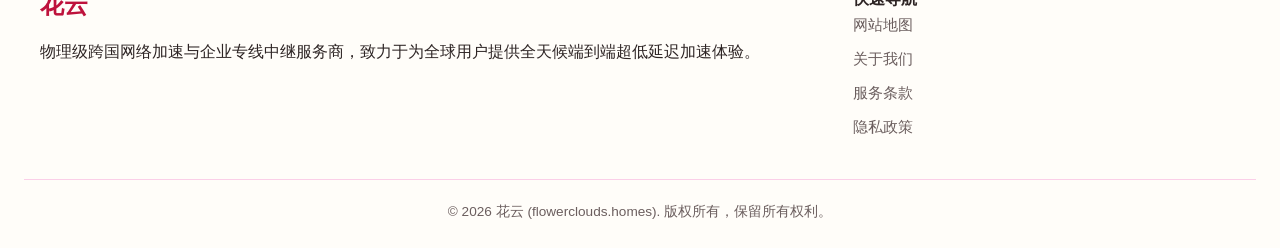
==== commit 220e4247: "revert: restore original layout and structure prior to pricing changes while keeping bespoke hero in" ====
--- a/index.html
+++ b/index.html
@@ -3,7 +3,7 @@
 <head>
 <meta charset="UTF-8">
 <meta name="viewport" content="width=device-width, initial-scale=1.0">
-<title>花云 FlowerCloud 官方网站 - 2026 高速物理专线与流媒体极速解锁加速服务</title>
+<title>花云 FlowerCloud 专线网络 - 2026 高速物理专线与流媒体极速解锁加速服务</title>
 <meta name="description" content="花云官方网站，如落樱般轻盈，如春藤般坚韧，依托全球物理级专线拓扑与智能中继引擎，提供超低延迟流媒体与跨国加速服务。">
 <link rel="stylesheet" href="style.css">
 <script type="application/ld+json">
@@ -46,8 +46,8 @@
   <section class="hero">
     <div class="hero-content">
       <span class="hero-tag">花云官方网站 · 全球物理专线极速网络矩阵</span>
-      <h1>高速稳定物理专线 <span>畅联全球优质网络</span></h1>
-      <p>沉浸式花卉美学设计，深度整合物理级多线骨干网络，让跨国流媒体解锁、学术探索与高清设计协作如花瓣绽放般自然流淌。</p>
+      <h1>让连接如繁花般绚烂绽放 <span>花云开启高品质物理专线通廊</span></h1>
+      <p>花云精心培育全专线物理网络土壤，摒弃拥堵杂质。晚高峰超低延迟秒开流媒体，AI交互行云流水。</p>
       <div class="hero-btns">
         <a href="https://ww012.twilightaff.com/#/?code=A56DH1Af" class="btn-primary" rel="nofollow" target="_blank">开启免费试用</a>
         
